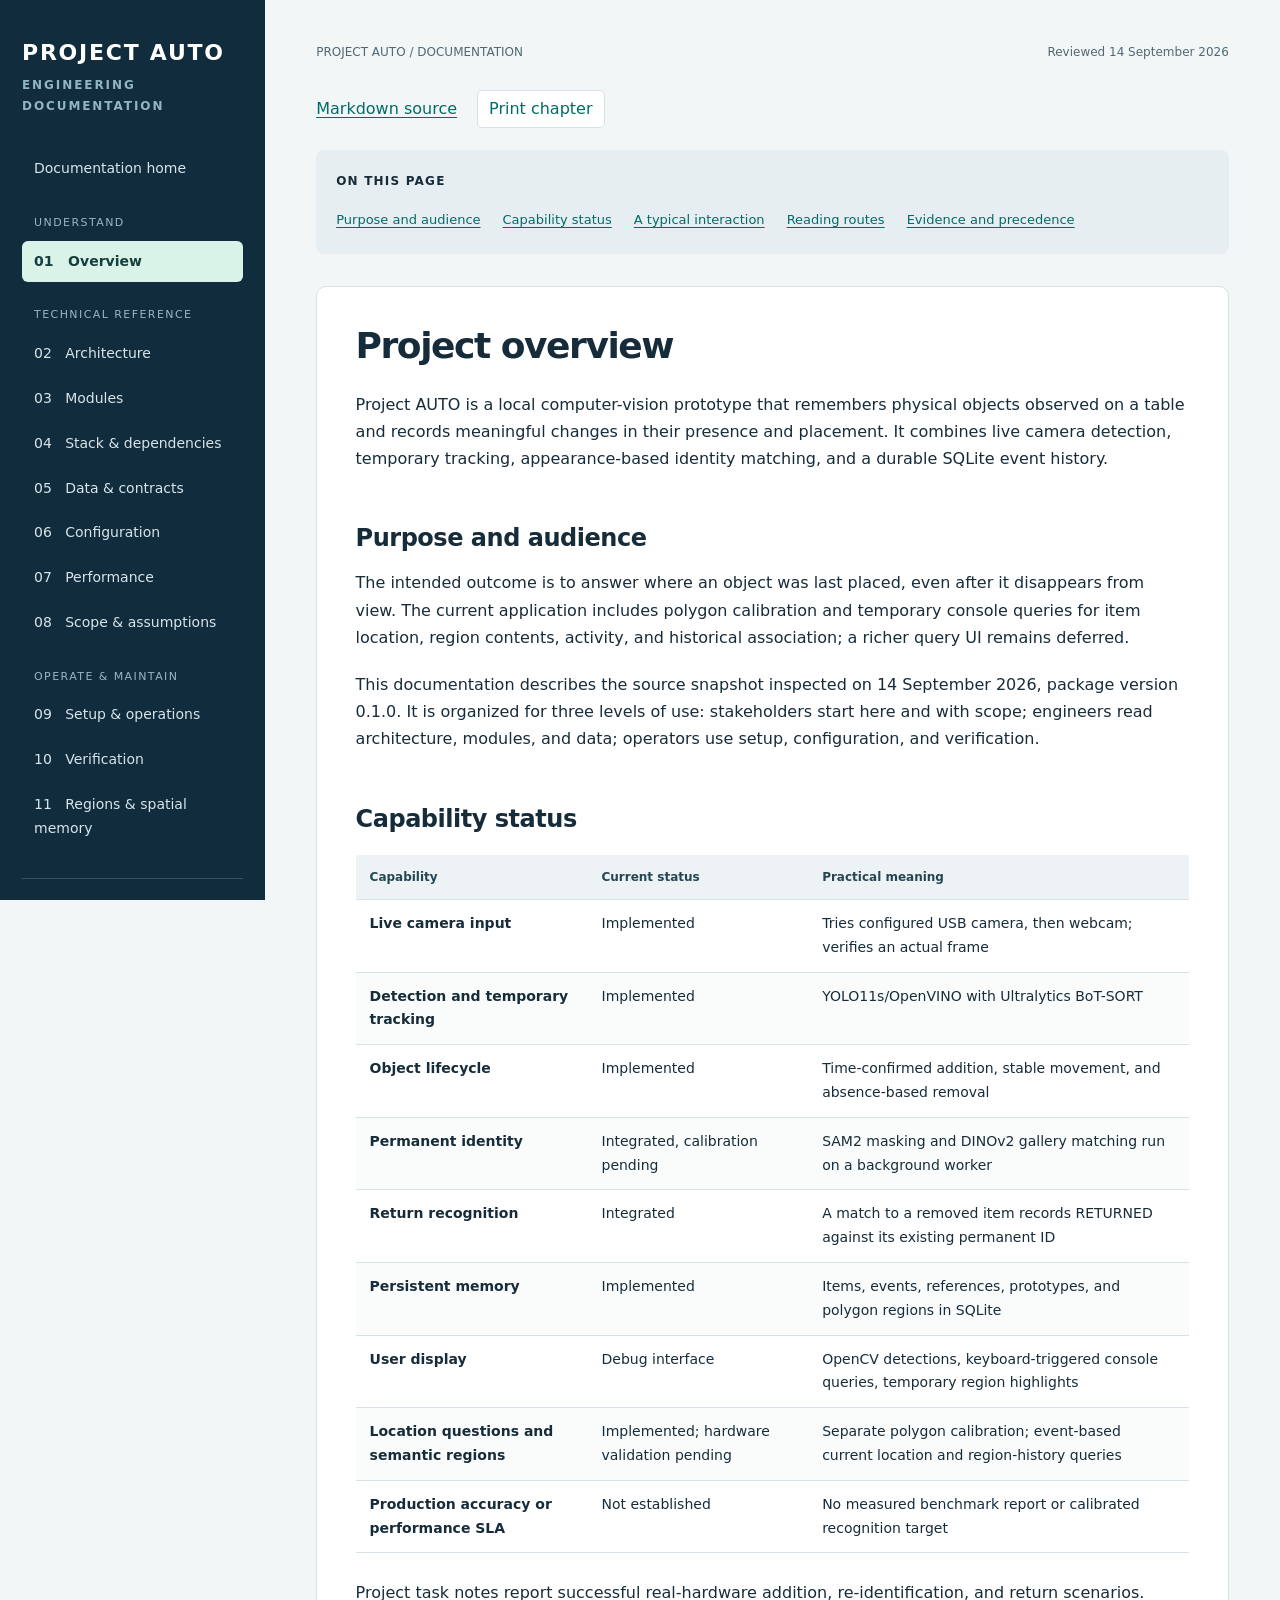
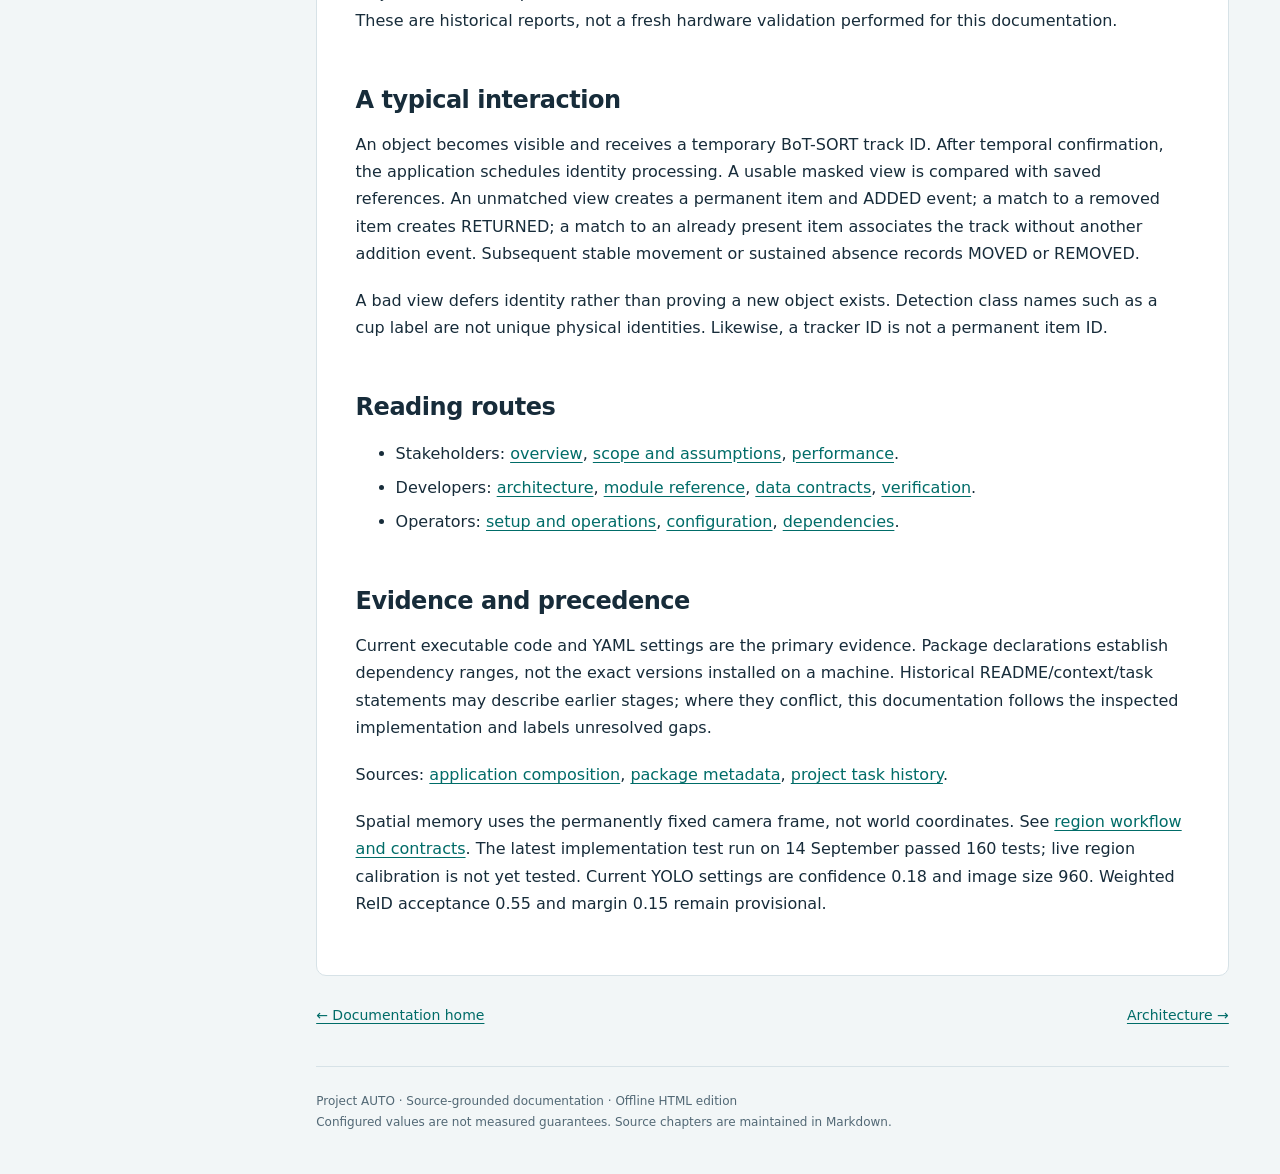
==== docs/01-overview.html @ ace7500f "Region Tracker Initial Implementation" ====
<!doctype html>
<html lang="en"><head><meta charset="utf-8"><meta name="viewport" content="width=device-width, initial-scale=1"><meta name="description" content="Project AUTO technical documentation: local computer vision, permanent object identity, and event memory."><title>Project overview | Project AUTO</title><link rel="stylesheet" href="assets/docs.css"><script src="assets/docs.js" defer></script></head>
<body><a class="skip" href="#main">Skip to content</a><div class="layout"><aside class="sidebar"><a class="brand" href="index.html">PROJECT AUTO</a><div class="eyebrow">Engineering documentation</div><nav aria-label="Documentation"><a href="index.html">Documentation home</a><div class="nav-label">Understand</div><a href="01-overview.html" aria-current="page">01 &nbsp; Overview</a><div class="nav-label">Technical reference</div><a href="02-architecture.html">02 &nbsp; Architecture</a><a href="03-modules.html">03 &nbsp; Modules</a><a href="04-stack.html">04 &nbsp; Stack &amp; dependencies</a><a href="05-data.html">05 &nbsp; Data &amp; contracts</a><a href="06-configuration.html">06 &nbsp; Configuration</a><a href="07-performance.html">07 &nbsp; Performance</a><a href="08-scope.html">08 &nbsp; Scope &amp; assumptions</a><div class="nav-label">Operate & maintain</div><a href="09-operations.html">09 &nbsp; Setup &amp; operations</a><a href="10-verification.html">10 &nbsp; Verification</a><a href="11-regions.html">11 &nbsp; Regions &amp; spatial memory</a></nav><div class="meta">Version 0.1.0<br>Source reviewed 14 September 2026<br>Local prototype · CPU inference<br><br><a href="../README.md">Repository README</a></div></aside><main id="main"><div class="topline"><span>PROJECT AUTO / DOCUMENTATION</span><span>Reviewed 14 September 2026</span></div><div class="toolbar"><a href="01-overview.md">Markdown source</a><button data-print hidden type="button">Print chapter</button></div><div class="on-page"><strong>On this page</strong><ul><li><a href="#purpose-and-audience">Purpose and audience</a></li><li><a href="#capability-status">Capability status</a></li><li><a href="#a-typical-interaction">A typical interaction</a></li><li><a href="#reading-routes">Reading routes</a></li><li><a href="#evidence-and-precedence">Evidence and precedence</a></li></ul></div><article class="content"><h1 id="project-overview">Project overview</h1>
<p>Project AUTO is a local computer-vision prototype that remembers physical objects observed on a table and records meaningful changes in their presence and placement. It combines live camera detection, temporary tracking, appearance-based identity matching, and a durable SQLite event history.</p>
<h2 id="purpose-and-audience">Purpose and audience</h2>
<p>The intended outcome is to answer where an object was last placed, even after it disappears from view. The current application includes polygon calibration and temporary console queries for item location, region contents, activity, and historical association; a richer query UI remains deferred.</p>
<p>This documentation describes the source snapshot inspected on 14 September 2026, package version 0.1.0. It is organized for three levels of use: stakeholders start here and with scope; engineers read architecture, modules, and data; operators use setup, configuration, and verification.</p>
<h2 id="capability-status">Capability status</h2>
<div class="table-wrap" tabindex="0" role="region" aria-label="Scrollable reference table"><table><thead><tr><th scope="col">Capability</th><th scope="col">Current status</th><th scope="col">Practical meaning</th></tr></thead><tbody><tr><td>Live camera input</td><td>Implemented</td><td>Tries configured USB camera, then webcam; verifies an actual frame</td></tr><tr><td>Detection and temporary tracking</td><td>Implemented</td><td>YOLO11s/OpenVINO with Ultralytics BoT-SORT</td></tr><tr><td>Object lifecycle</td><td>Implemented</td><td>Time-confirmed addition, stable movement, and absence-based removal</td></tr><tr><td>Permanent identity</td><td>Integrated, calibration pending</td><td>SAM2 masking and DINOv2 gallery matching run on a background worker</td></tr><tr><td>Return recognition</td><td>Integrated</td><td>A match to a removed item records RETURNED against its existing permanent ID</td></tr><tr><td>Persistent memory</td><td>Implemented</td><td>Items, events, references, prototypes, and polygon regions in SQLite</td></tr><tr><td>User display</td><td>Debug interface</td><td>OpenCV detections, keyboard-triggered console queries, temporary region highlights</td></tr><tr><td>Location questions and semantic regions</td><td>Implemented; hardware validation pending</td><td>Separate polygon calibration; event-based current location and region-history queries</td></tr><tr><td>Production accuracy or performance SLA</td><td>Not established</td><td>No measured benchmark report or calibrated recognition target</td></tr></tbody></table></div>
<p>Project task notes report successful real-hardware addition, re-identification, and return scenarios. These are historical reports, not a fresh hardware validation performed for this documentation.</p>
<h2 id="a-typical-interaction">A typical interaction</h2>
<p>An object becomes visible and receives a temporary BoT-SORT track ID. After temporal confirmation, the application schedules identity processing. A usable masked view is compared with saved references. An unmatched view creates a permanent item and ADDED event; a match to a removed item creates RETURNED; a match to an already present item associates the track without another addition event. Subsequent stable movement or sustained absence records MOVED or REMOVED.</p>
<p>A bad view defers identity rather than proving a new object exists. Detection class names such as a cup label are not unique physical identities. Likewise, a tracker ID is not a permanent item ID.</p>
<h2 id="reading-routes">Reading routes</h2>
<ul><li>Stakeholders: <a href="01-overview.html">overview</a>, <a href="08-scope.html">scope and assumptions</a>, <a href="07-performance.html">performance</a>.</li><li>Developers: <a href="02-architecture.html">architecture</a>, <a href="03-modules.html">module reference</a>, <a href="05-data.html">data contracts</a>, <a href="10-verification.html">verification</a>.</li><li>Operators: <a href="09-operations.html">setup and operations</a>, <a href="06-configuration.html">configuration</a>, <a href="04-stack.html">dependencies</a>.</li></ul>
<h2 id="evidence-and-precedence">Evidence and precedence</h2>
<p>Current executable code and YAML settings are the primary evidence. Package declarations establish dependency ranges, not the exact versions installed on a machine. Historical README/context/task statements may describe earlier stages; where they conflict, this documentation follows the inspected implementation and labels unresolved gaps.</p>
<p>Sources: <a href="../src/project_auto/app.py">application composition</a>, <a href="../pyproject.toml">package metadata</a>, <a href="../src/project_auto/TASKS.md">project task history</a>.</p>
<p>Spatial memory uses the permanently fixed camera frame, not world coordinates. See <a href="11-regions.html">region workflow and contracts</a>. The latest implementation test run on 14 September passed 160 tests; live region calibration is not yet tested. Current YOLO settings are confidence 0.18 and image size 960. Weighted ReID acceptance 0.55 and margin 0.15 remain provisional.</p></article><nav class="page-controls" aria-label="Adjacent chapters"><a href="index.html">← Documentation home</a><a href="02-architecture.html">Architecture →</a></nav><footer>Project AUTO · Source-grounded documentation · Offline HTML edition<br>Configured values are not measured guarantees. Source chapters are maintained in Markdown.</footer></main></div></body></html>
---- docs/assets/docs.css ----
:root{--ink:#172c3a;--muted:#526875;--line:#d7e2e7;--paper:#fff;--bg:#f2f6f7;--accent:#006c68;--nav:#112c3c}
*{box-sizing:border-box}html{scroll-behavior:smooth;scroll-padding-top:24px}body{margin:0;color:var(--ink);background:var(--bg);font:16px/1.7 system-ui,-apple-system,BlinkMacSystemFont,"Segoe UI",sans-serif}a{color:var(--accent);text-underline-offset:3px}a:hover{text-decoration-thickness:2px}a:focus-visible,input:focus-visible,button:focus-visible,[tabindex]:focus-visible{outline:3px solid #dc8f16;outline-offset:4px}.skip{position:fixed;top:-80px;left:16px;z-index:10;background:white;padding:12px}.skip:focus{top:12px}.layout{display:grid;grid-template-columns:265px minmax(0,1fr);min-height:100vh}.sidebar{background:var(--nav);color:#dce9ee;padding:34px 22px;position:sticky;top:0;height:100vh;overflow:auto}.brand{font-size:22px;font-weight:800;letter-spacing:.08em;color:white;text-decoration:none}.eyebrow{font-size:12px;text-transform:uppercase;letter-spacing:.16em;font-weight:700}.sidebar .eyebrow{color:#91b5c1;margin:4px 0 32px}.sidebar nav a{display:block;color:#d7e5eb;text-decoration:none;padding:9px 12px;border-radius:6px;font-size:14px;margin:3px 0}.sidebar nav a:hover{background:#244353}.sidebar nav a[aria-current=page]{background:#d9f3e9;color:#153e3d;font-weight:700}.nav-label{font-size:11px;text-transform:uppercase;letter-spacing:.13em;color:#9bb6c2;margin:24px 12px 8px}.sidebar .meta{border-top:1px solid #35505e;margin-top:28px;padding-top:20px;font-size:12px;color:#a6c0cb}.sidebar .meta a{color:#c9e3e9}main{padding:42px clamp(24px,4vw,72px);max-width:1450px;min-width:0}.topline{display:flex;justify-content:space-between;gap:16px;flex-wrap:wrap;font-size:12px;color:var(--muted);margin-bottom:28px}.badge{display:inline-block;border:1px solid #b6d8ce;background:#e3f4ed;color:#15554e;border-radius:20px;padding:3px 11px;font-size:12px;font-weight:650}h1{font-size:clamp(30px,3.4vw,48px);line-height:1.15;letter-spacing:-.04em;margin:12px 0 24px;max-width:950px}h2{font-size:24px;line-height:1.3;letter-spacing:-.02em;margin:44px 0 15px;padding-top:7px}h3{font-size:19px}p{max-width:88ch;margin:14px 0 20px}.lead{font-size:20px;color:var(--muted);max-width:780px}.hero{border-bottom:1px solid var(--line);padding-bottom:32px;margin-bottom:30px}.summary{display:grid;grid-template-columns:repeat(3,1fr);gap:14px;margin:28px 0}.summary div{border-left:3px solid #278b7c;padding-left:16px}.summary strong{display:block;font-size:20px}.summary span{font-size:13px;color:var(--muted)}.routes{display:grid;grid-template-columns:repeat(3,1fr);gap:14px;margin-bottom:32px}.route{background:#e4eeef;padding:18px;border-radius:8px}.route strong{display:block}.route p{font-size:14px;margin:6px 0}.search{margin:20px 0}.search label{display:block;font-weight:700;margin-bottom:8px}.search input{width:100%;padding:14px 16px;border:1px solid #97afb9;border-radius:6px;font:inherit;background:white;color:var(--ink)}.count{color:var(--muted);font-size:13px}.cards{display:grid;grid-template-columns:repeat(2,minmax(0,1fr));gap:16px}.card{background:white;border:1px solid var(--line);border-radius:9px;padding:23px;box-shadow:0 3px 9px #112c3c04}.card[hidden]{display:none}.card .number{font-size:12px;color:var(--muted);letter-spacing:.1em;text-transform:uppercase}.card h2{font-size:21px;margin:10px 0;padding:0}.card h2 a{text-decoration:none}.card p{font-size:14px;color:var(--muted);margin:8px 0 15px}.card .source{font-size:12px}.notice{background:#fff7e6;border-left:3px solid #be821b;padding:17px 21px;margin:24px 0;font-size:14px}.on-page{background:#e6eef1;border-radius:8px;padding:16px 20px;margin:22px 0 32px}.on-page strong{font-size:12px;text-transform:uppercase;letter-spacing:.1em}.on-page ul{display:flex;flex-wrap:wrap;gap:5px 22px;list-style:none;margin:9px 0 0;padding:0;font-size:13px}.content{background:white;border:1px solid var(--line);border-radius:10px;padding:clamp(20px,3vw,42px);min-width:0}.content h1{font-size:36px}.content>h1:first-child{margin-top:0}li{margin:7px 0}code{font-family:Consolas,"Liberation Mono",monospace;font-size:.88em;overflow-wrap:anywhere;background:#edf2f4;padding:2px 5px;border-radius:3px}pre{background:#102b3a;color:#e1f3f3;padding:22px;border-radius:7px;overflow:auto;font-size:13px;line-height:1.7}pre code{background:none;color:inherit;padding:0;overflow-wrap:normal}.table-wrap{overflow-x:auto;margin:20px 0 26px}table{border-collapse:collapse;width:100%;font-size:14px}th{text-align:left;background:#edf3f4;color:#254552;font-size:12px}th,td{padding:12px 14px;border-bottom:1px solid var(--line);vertical-align:top}td:first-child{font-weight:550}tbody tr:nth-child(even){background:#fafcfc}.page-controls{display:flex;justify-content:space-between;gap:15px;margin:28px 0;font-size:14px}.toolbar{display:flex;gap:20px;align-items:center}button{font:inherit;border:1px solid var(--line);background:white;color:var(--accent);border-radius:5px;padding:4px 11px;cursor:pointer}footer{border-top:1px solid var(--line);padding-top:24px;margin-top:38px;font-size:12px;color:var(--muted)}
@media(min-width:1500px){main{padding-left:72px;padding-right:72px}}@media(max-width:900px){.layout{grid-template-columns:220px minmax(0,1fr)}.sidebar{padding:25px 12px}main{padding:28px 20px}.routes{grid-template-columns:1fr}.cards{grid-template-columns:1fr}.summary strong{font-size:17px}.content{padding:23px}}@media(max-width:620px){.layout{display:block}.sidebar{position:relative;height:auto;padding:18px}.sidebar .eyebrow{margin-bottom:12px}.sidebar nav{display:flex;overflow:auto;gap:5px;padding-bottom:6px}.sidebar nav a{white-space:nowrap}.sidebar .nav-label,.sidebar .meta{display:none}main{padding:25px 15px}.content{padding:18px}.content h1{font-size:30px}.summary{grid-template-columns:1fr;gap:16px}.topline{margin-bottom:18px}.on-page ul{display:block}.page-controls{flex-wrap:wrap}th,td{min-width:135px;padding:9px}.routes{gap:10px}}
@media(prefers-reduced-motion:reduce){html{scroll-behavior:auto}}@media print{body{background:white;font-size:10pt}.layout{display:block}.sidebar,.skip,.toolbar,.search,.on-page,.page-controls{display:none}main{max-width:none;padding:0}.content{border:0;padding:0}.hero{padding:0}.cards,.routes{display:block}.card{break-inside:avoid;margin:10px 0;box-shadow:none}.table-wrap{overflow:visible}table{font-size:9pt}th,td{min-width:0;padding:6px}pre{white-space:pre-wrap;color:black;background:#eee;font-size:8pt}h1,h2,h3{break-after:avoid}tr{break-inside:avoid}a{color:inherit}.summary{display:flex;gap:24px}footer{margin-top:20px}}
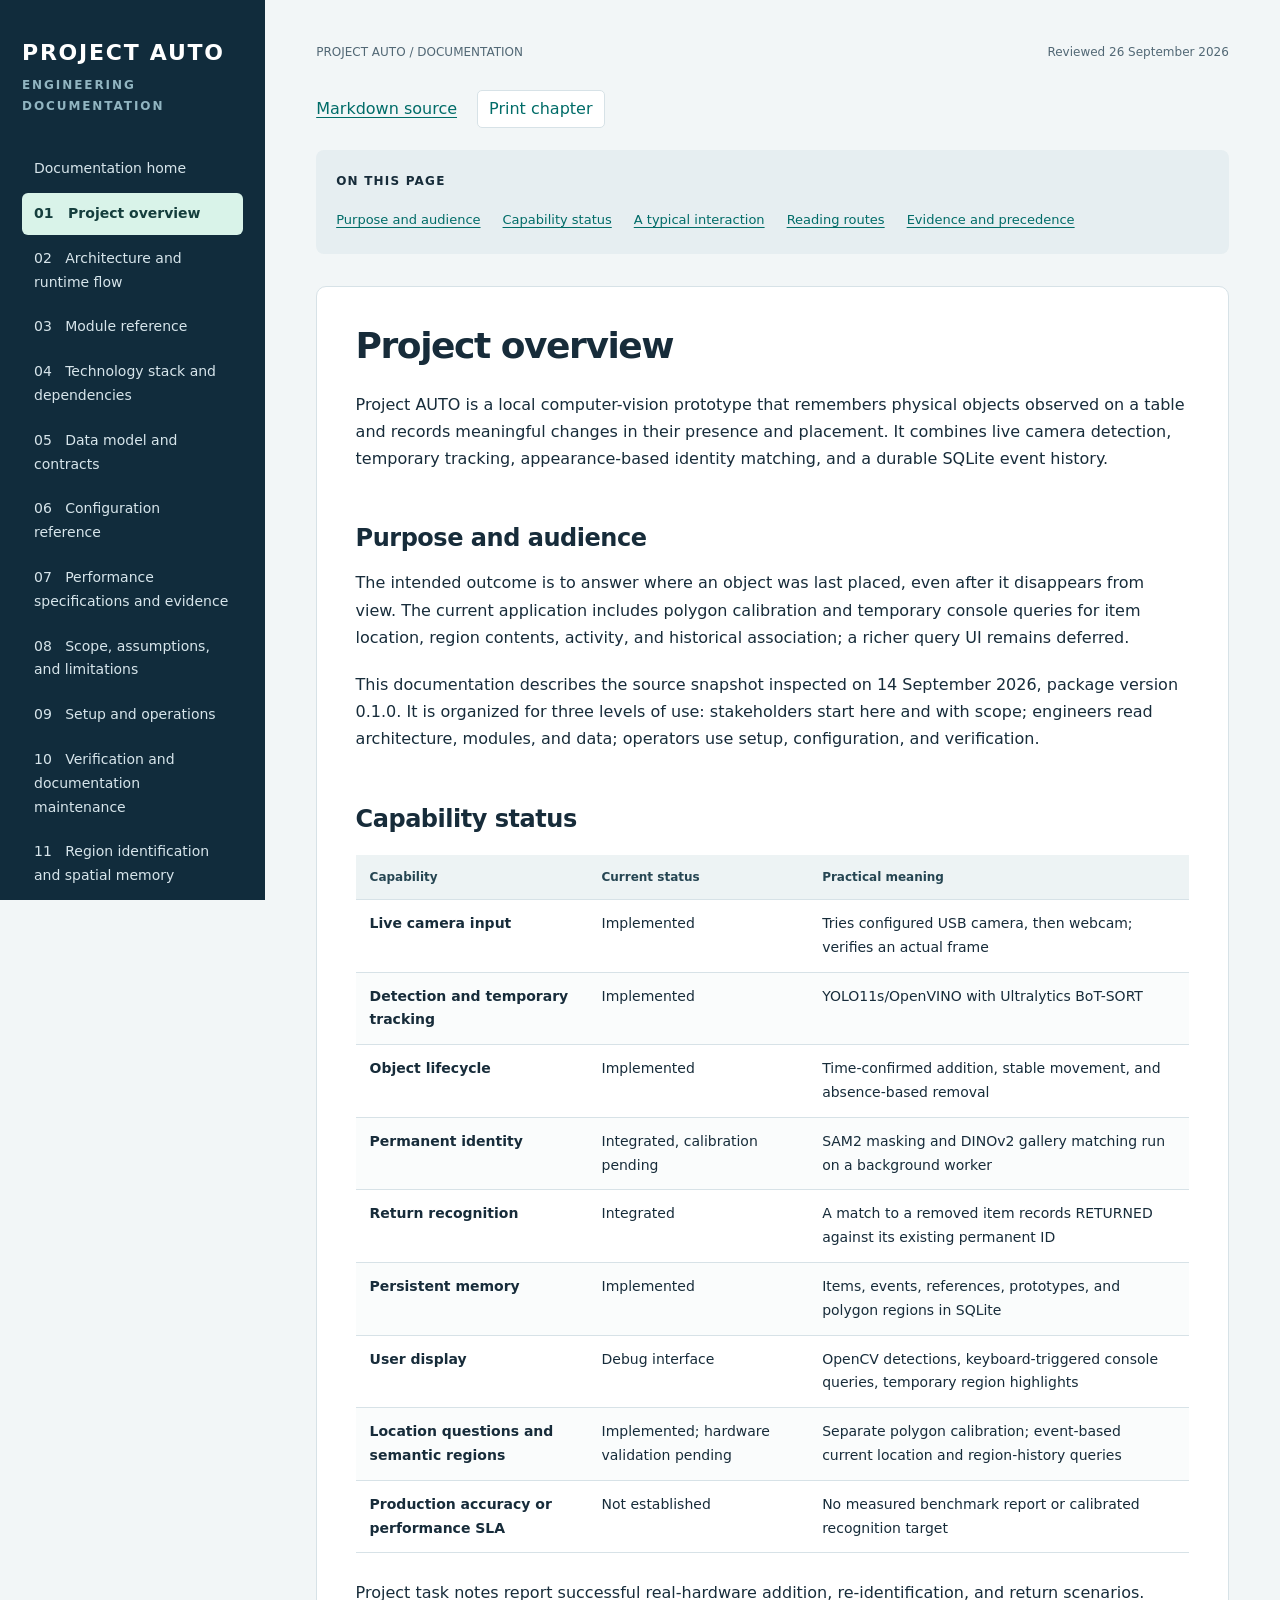
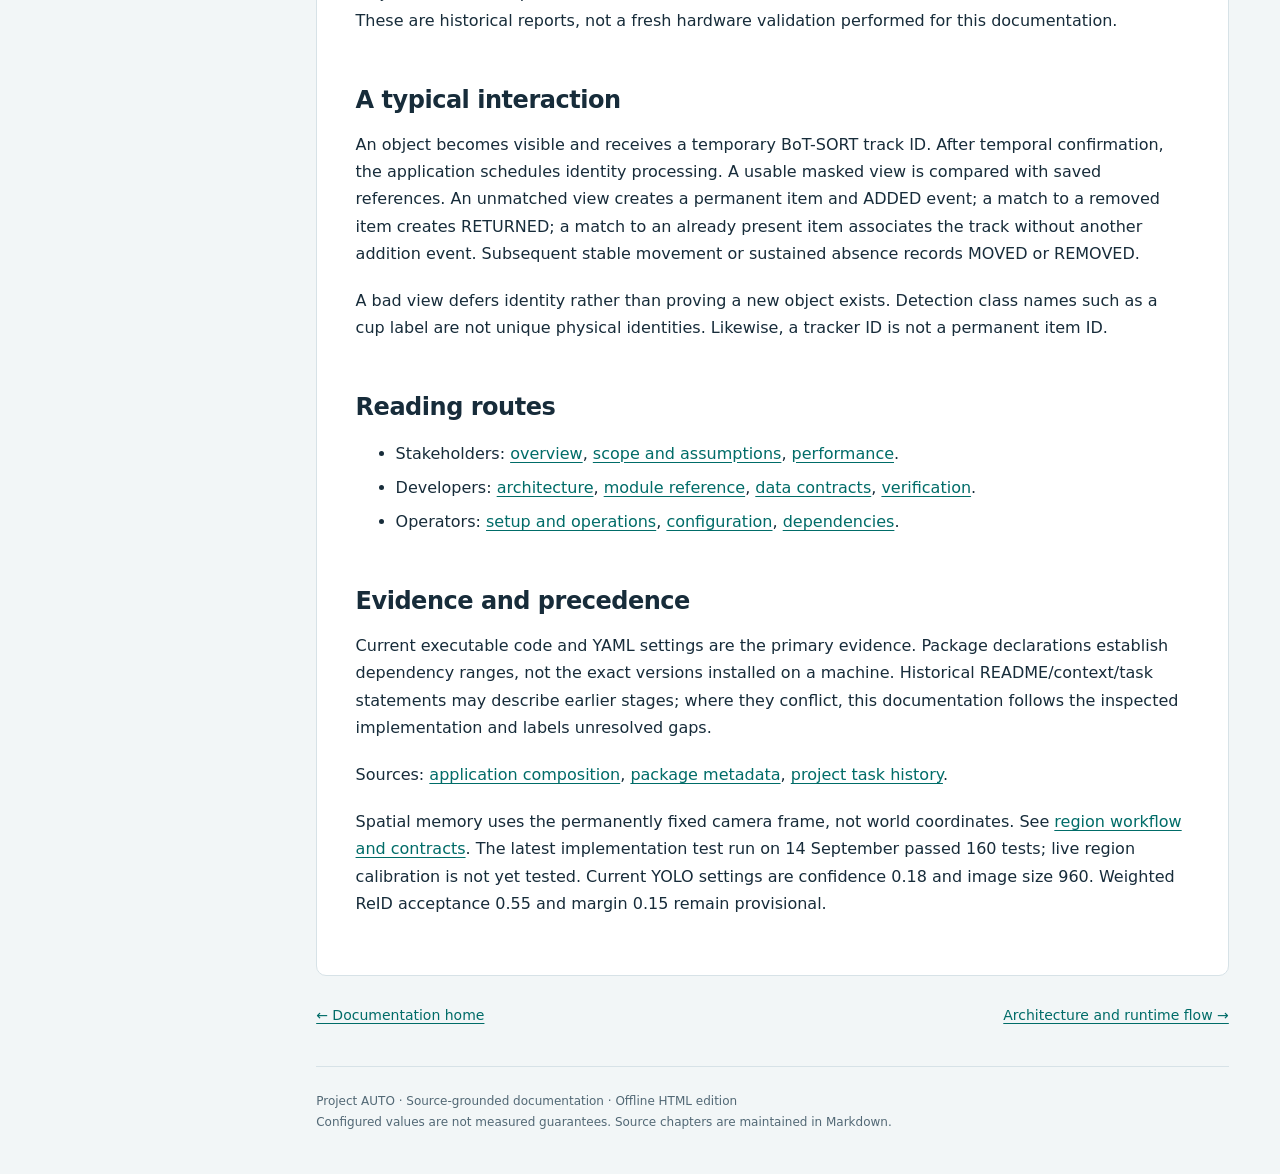
==== commit fc28aa16: "ReID Diagnostics Built; Helper Script Implemented" ====
--- a/docs/01-overview.html
+++ b/docs/01-overview.html
@@ -1,12 +1,10 @@
-<!doctype html>
-<html lang="en"><head><meta charset="utf-8"><meta name="viewport" content="width=device-width, initial-scale=1"><meta name="description" content="Project AUTO technical documentation: local computer vision, permanent object identity, and event memory."><title>Project overview | Project AUTO</title><link rel="stylesheet" href="assets/docs.css"><script src="assets/docs.js" defer></script></head>
-<body><a class="skip" href="#main">Skip to content</a><div class="layout"><aside class="sidebar"><a class="brand" href="index.html">PROJECT AUTO</a><div class="eyebrow">Engineering documentation</div><nav aria-label="Documentation"><a href="index.html">Documentation home</a><div class="nav-label">Understand</div><a href="01-overview.html" aria-current="page">01 &nbsp; Overview</a><div class="nav-label">Technical reference</div><a href="02-architecture.html">02 &nbsp; Architecture</a><a href="03-modules.html">03 &nbsp; Modules</a><a href="04-stack.html">04 &nbsp; Stack &amp; dependencies</a><a href="05-data.html">05 &nbsp; Data &amp; contracts</a><a href="06-configuration.html">06 &nbsp; Configuration</a><a href="07-performance.html">07 &nbsp; Performance</a><a href="08-scope.html">08 &nbsp; Scope &amp; assumptions</a><div class="nav-label">Operate & maintain</div><a href="09-operations.html">09 &nbsp; Setup &amp; operations</a><a href="10-verification.html">10 &nbsp; Verification</a><a href="11-regions.html">11 &nbsp; Regions &amp; spatial memory</a></nav><div class="meta">Version 0.1.0<br>Source reviewed 14 September 2026<br>Local prototype · CPU inference<br><br><a href="../README.md">Repository README</a></div></aside><main id="main"><div class="topline"><span>PROJECT AUTO / DOCUMENTATION</span><span>Reviewed 14 September 2026</span></div><div class="toolbar"><a href="01-overview.md">Markdown source</a><button data-print hidden type="button">Print chapter</button></div><div class="on-page"><strong>On this page</strong><ul><li><a href="#purpose-and-audience">Purpose and audience</a></li><li><a href="#capability-status">Capability status</a></li><li><a href="#a-typical-interaction">A typical interaction</a></li><li><a href="#reading-routes">Reading routes</a></li><li><a href="#evidence-and-precedence">Evidence and precedence</a></li></ul></div><article class="content"><h1 id="project-overview">Project overview</h1>
+<!doctype html><html lang="en"><head><meta charset="utf-8"><meta name="viewport" content="width=device-width, initial-scale=1"><title>Project overview | Project AUTO</title><link rel="stylesheet" href="assets/docs.css"><script src="assets/docs.js" defer></script></head><body><a class="skip" href="#main">Skip to content</a><div class="layout"><aside class="sidebar"><a class="brand" href="index.html">PROJECT AUTO</a><div class="eyebrow">Engineering documentation</div><nav aria-label="Documentation"><a href="index.html" >Documentation home</a><a href="01-overview.html" aria-current="page">01 &nbsp; Project overview</a><a href="02-architecture.html" >02 &nbsp; Architecture and runtime flow</a><a href="03-modules.html" >03 &nbsp; Module reference</a><a href="04-stack.html" >04 &nbsp; Technology stack and dependencies</a><a href="05-data.html" >05 &nbsp; Data model and contracts</a><a href="06-configuration.html" >06 &nbsp; Configuration reference</a><a href="07-performance.html" >07 &nbsp; Performance specifications and evidence</a><a href="08-scope.html" >08 &nbsp; Scope, assumptions, and limitations</a><a href="09-operations.html" >09 &nbsp; Setup and operations</a><a href="10-verification.html" >10 &nbsp; Verification and documentation maintenance</a><a href="11-regions.html" >11 &nbsp; Region identification and spatial memory</a><a href="12-project-map.html" >12 &nbsp; Complete project map</a><a href="13-source-index.html" >13 &nbsp; Python and file index</a></nav><div class="meta">Version 0.1.0<br>Source reviewed 26 September 2026<br>Local prototype · CPU inference<br><a href="../README.md">Repository README</a></div></aside><main id="main"><div class="topline"><span>PROJECT AUTO / DOCUMENTATION</span><span>Reviewed 26 September 2026</span></div><div class="toolbar"><a href="01-overview.md">Markdown source</a><button data-print hidden type="button">Print chapter</button></div><div class="on-page"><strong>On this page</strong><ul><li><a href="#purpose-and-audience">Purpose and audience</a></li><li><a href="#capability-status">Capability status</a></li><li><a href="#a-typical-interaction">A typical interaction</a></li><li><a href="#reading-routes">Reading routes</a></li><li><a href="#evidence-and-precedence">Evidence and precedence</a></li></ul></div><article class="content"><h1 id="project-overview">Project overview</h1>
 <p>Project AUTO is a local computer-vision prototype that remembers physical objects observed on a table and records meaningful changes in their presence and placement. It combines live camera detection, temporary tracking, appearance-based identity matching, and a durable SQLite event history.</p>
 <h2 id="purpose-and-audience">Purpose and audience</h2>
 <p>The intended outcome is to answer where an object was last placed, even after it disappears from view. The current application includes polygon calibration and temporary console queries for item location, region contents, activity, and historical association; a richer query UI remains deferred.</p>
 <p>This documentation describes the source snapshot inspected on 14 September 2026, package version 0.1.0. It is organized for three levels of use: stakeholders start here and with scope; engineers read architecture, modules, and data; operators use setup, configuration, and verification.</p>
 <h2 id="capability-status">Capability status</h2>
-<div class="table-wrap" tabindex="0" role="region" aria-label="Scrollable reference table"><table><thead><tr><th scope="col">Capability</th><th scope="col">Current status</th><th scope="col">Practical meaning</th></tr></thead><tbody><tr><td>Live camera input</td><td>Implemented</td><td>Tries configured USB camera, then webcam; verifies an actual frame</td></tr><tr><td>Detection and temporary tracking</td><td>Implemented</td><td>YOLO11s/OpenVINO with Ultralytics BoT-SORT</td></tr><tr><td>Object lifecycle</td><td>Implemented</td><td>Time-confirmed addition, stable movement, and absence-based removal</td></tr><tr><td>Permanent identity</td><td>Integrated, calibration pending</td><td>SAM2 masking and DINOv2 gallery matching run on a background worker</td></tr><tr><td>Return recognition</td><td>Integrated</td><td>A match to a removed item records RETURNED against its existing permanent ID</td></tr><tr><td>Persistent memory</td><td>Implemented</td><td>Items, events, references, prototypes, and polygon regions in SQLite</td></tr><tr><td>User display</td><td>Debug interface</td><td>OpenCV detections, keyboard-triggered console queries, temporary region highlights</td></tr><tr><td>Location questions and semantic regions</td><td>Implemented; hardware validation pending</td><td>Separate polygon calibration; event-based current location and region-history queries</td></tr><tr><td>Production accuracy or performance SLA</td><td>Not established</td><td>No measured benchmark report or calibrated recognition target</td></tr></tbody></table></div>
+<div class="table-wrap" tabindex="0" role="region" aria-label="Reference table"><table><thead><tr><th scope="col">Capability</th><th scope="col">Current status</th><th scope="col">Practical meaning</th></tr></thead><tbody><tr><td>Live camera input</td><td>Implemented</td><td>Tries configured USB camera, then webcam; verifies an actual frame</td></tr><tr><td>Detection and temporary tracking</td><td>Implemented</td><td>YOLO11s/OpenVINO with Ultralytics BoT-SORT</td></tr><tr><td>Object lifecycle</td><td>Implemented</td><td>Time-confirmed addition, stable movement, and absence-based removal</td></tr><tr><td>Permanent identity</td><td>Integrated, calibration pending</td><td>SAM2 masking and DINOv2 gallery matching run on a background worker</td></tr><tr><td>Return recognition</td><td>Integrated</td><td>A match to a removed item records RETURNED against its existing permanent ID</td></tr><tr><td>Persistent memory</td><td>Implemented</td><td>Items, events, references, prototypes, and polygon regions in SQLite</td></tr><tr><td>User display</td><td>Debug interface</td><td>OpenCV detections, keyboard-triggered console queries, temporary region highlights</td></tr><tr><td>Location questions and semantic regions</td><td>Implemented; hardware validation pending</td><td>Separate polygon calibration; event-based current location and region-history queries</td></tr><tr><td>Production accuracy or performance SLA</td><td>Not established</td><td>No measured benchmark report or calibrated recognition target</td></tr></tbody></table></div>
 <p>Project task notes report successful real-hardware addition, re-identification, and return scenarios. These are historical reports, not a fresh hardware validation performed for this documentation.</p>
 <h2 id="a-typical-interaction">A typical interaction</h2>
 <p>An object becomes visible and receives a temporary BoT-SORT track ID. After temporal confirmation, the application schedules identity processing. A usable masked view is compared with saved references. An unmatched view creates a permanent item and ADDED event; a match to a removed item creates RETURNED; a match to an already present item associates the track without another addition event. Subsequent stable movement or sustained absence records MOVED or REMOVED.</p>
@@ -16,4 +14,4 @@
 <h2 id="evidence-and-precedence">Evidence and precedence</h2>
 <p>Current executable code and YAML settings are the primary evidence. Package declarations establish dependency ranges, not the exact versions installed on a machine. Historical README/context/task statements may describe earlier stages; where they conflict, this documentation follows the inspected implementation and labels unresolved gaps.</p>
 <p>Sources: <a href="../src/project_auto/app.py">application composition</a>, <a href="../pyproject.toml">package metadata</a>, <a href="../src/project_auto/TASKS.md">project task history</a>.</p>
-<p>Spatial memory uses the permanently fixed camera frame, not world coordinates. See <a href="11-regions.html">region workflow and contracts</a>. The latest implementation test run on 14 September passed 160 tests; live region calibration is not yet tested. Current YOLO settings are confidence 0.18 and image size 960. Weighted ReID acceptance 0.55 and margin 0.15 remain provisional.</p></article><nav class="page-controls" aria-label="Adjacent chapters"><a href="index.html">← Documentation home</a><a href="02-architecture.html">Architecture →</a></nav><footer>Project AUTO · Source-grounded documentation · Offline HTML edition<br>Configured values are not measured guarantees. Source chapters are maintained in Markdown.</footer></main></div></body></html>+<p>Spatial memory uses the permanently fixed camera frame, not world coordinates. See <a href="11-regions.html">region workflow and contracts</a>. The latest implementation test run on 14 September passed 160 tests; live region calibration is not yet tested. Current YOLO settings are confidence 0.18 and image size 960. Weighted ReID acceptance 0.55 and margin 0.15 remain provisional.</p></article><nav class="page-controls" aria-label="Adjacent chapters"><a href="index.html">← Documentation home</a><a href="02-architecture.html">Architecture and runtime flow →</a></nav><footer>Project AUTO · Source-grounded documentation · Offline HTML edition<br>Configured values are not measured guarantees. Source chapters are maintained in Markdown.</footer></main></div></body></html>
--- a/docs/assets/docs.css
+++ b/docs/assets/docs.css
@@ -2,3 +2,6 @@
 *{box-sizing:border-box}html{scroll-behavior:smooth;scroll-padding-top:24px}body{margin:0;color:var(--ink);background:var(--bg);font:16px/1.7 system-ui,-apple-system,BlinkMacSystemFont,"Segoe UI",sans-serif}a{color:var(--accent);text-underline-offset:3px}a:hover{text-decoration-thickness:2px}a:focus-visible,input:focus-visible,button:focus-visible,[tabindex]:focus-visible{outline:3px solid #dc8f16;outline-offset:4px}.skip{position:fixed;top:-80px;left:16px;z-index:10;background:white;padding:12px}.skip:focus{top:12px}.layout{display:grid;grid-template-columns:265px minmax(0,1fr);min-height:100vh}.sidebar{background:var(--nav);color:#dce9ee;padding:34px 22px;position:sticky;top:0;height:100vh;overflow:auto}.brand{font-size:22px;font-weight:800;letter-spacing:.08em;color:white;text-decoration:none}.eyebrow{font-size:12px;text-transform:uppercase;letter-spacing:.16em;font-weight:700}.sidebar .eyebrow{color:#91b5c1;margin:4px 0 32px}.sidebar nav a{display:block;color:#d7e5eb;text-decoration:none;padding:9px 12px;border-radius:6px;font-size:14px;margin:3px 0}.sidebar nav a:hover{background:#244353}.sidebar nav a[aria-current=page]{background:#d9f3e9;color:#153e3d;font-weight:700}.nav-label{font-size:11px;text-transform:uppercase;letter-spacing:.13em;color:#9bb6c2;margin:24px 12px 8px}.sidebar .meta{border-top:1px solid #35505e;margin-top:28px;padding-top:20px;font-size:12px;color:#a6c0cb}.sidebar .meta a{color:#c9e3e9}main{padding:42px clamp(24px,4vw,72px);max-width:1450px;min-width:0}.topline{display:flex;justify-content:space-between;gap:16px;flex-wrap:wrap;font-size:12px;color:var(--muted);margin-bottom:28px}.badge{display:inline-block;border:1px solid #b6d8ce;background:#e3f4ed;color:#15554e;border-radius:20px;padding:3px 11px;font-size:12px;font-weight:650}h1{font-size:clamp(30px,3.4vw,48px);line-height:1.15;letter-spacing:-.04em;margin:12px 0 24px;max-width:950px}h2{font-size:24px;line-height:1.3;letter-spacing:-.02em;margin:44px 0 15px;padding-top:7px}h3{font-size:19px}p{max-width:88ch;margin:14px 0 20px}.lead{font-size:20px;color:var(--muted);max-width:780px}.hero{border-bottom:1px solid var(--line);padding-bottom:32px;margin-bottom:30px}.summary{display:grid;grid-template-columns:repeat(3,1fr);gap:14px;margin:28px 0}.summary div{border-left:3px solid #278b7c;padding-left:16px}.summary strong{display:block;font-size:20px}.summary span{font-size:13px;color:var(--muted)}.routes{display:grid;grid-template-columns:repeat(3,1fr);gap:14px;margin-bottom:32px}.route{background:#e4eeef;padding:18px;border-radius:8px}.route strong{display:block}.route p{font-size:14px;margin:6px 0}.search{margin:20px 0}.search label{display:block;font-weight:700;margin-bottom:8px}.search input{width:100%;padding:14px 16px;border:1px solid #97afb9;border-radius:6px;font:inherit;background:white;color:var(--ink)}.count{color:var(--muted);font-size:13px}.cards{display:grid;grid-template-columns:repeat(2,minmax(0,1fr));gap:16px}.card{background:white;border:1px solid var(--line);border-radius:9px;padding:23px;box-shadow:0 3px 9px #112c3c04}.card[hidden]{display:none}.card .number{font-size:12px;color:var(--muted);letter-spacing:.1em;text-transform:uppercase}.card h2{font-size:21px;margin:10px 0;padding:0}.card h2 a{text-decoration:none}.card p{font-size:14px;color:var(--muted);margin:8px 0 15px}.card .source{font-size:12px}.notice{background:#fff7e6;border-left:3px solid #be821b;padding:17px 21px;margin:24px 0;font-size:14px}.on-page{background:#e6eef1;border-radius:8px;padding:16px 20px;margin:22px 0 32px}.on-page strong{font-size:12px;text-transform:uppercase;letter-spacing:.1em}.on-page ul{display:flex;flex-wrap:wrap;gap:5px 22px;list-style:none;margin:9px 0 0;padding:0;font-size:13px}.content{background:white;border:1px solid var(--line);border-radius:10px;padding:clamp(20px,3vw,42px);min-width:0}.content h1{font-size:36px}.content>h1:first-child{margin-top:0}li{margin:7px 0}code{font-family:Consolas,"Liberation Mono",monospace;font-size:.88em;overflow-wrap:anywhere;background:#edf2f4;padding:2px 5px;border-radius:3px}pre{background:#102b3a;color:#e1f3f3;padding:22px;border-radius:7px;overflow:auto;font-size:13px;line-height:1.7}pre code{background:none;color:inherit;padding:0;overflow-wrap:normal}.table-wrap{overflow-x:auto;margin:20px 0 26px}table{border-collapse:collapse;width:100%;font-size:14px}th{text-align:left;background:#edf3f4;color:#254552;font-size:12px}th,td{padding:12px 14px;border-bottom:1px solid var(--line);vertical-align:top}td:first-child{font-weight:550}tbody tr:nth-child(even){background:#fafcfc}.page-controls{display:flex;justify-content:space-between;gap:15px;margin:28px 0;font-size:14px}.toolbar{display:flex;gap:20px;align-items:center}button{font:inherit;border:1px solid var(--line);background:white;color:var(--accent);border-radius:5px;padding:4px 11px;cursor:pointer}footer{border-top:1px solid var(--line);padding-top:24px;margin-top:38px;font-size:12px;color:var(--muted)}
 @media(min-width:1500px){main{padding-left:72px;padding-right:72px}}@media(max-width:900px){.layout{grid-template-columns:220px minmax(0,1fr)}.sidebar{padding:25px 12px}main{padding:28px 20px}.routes{grid-template-columns:1fr}.cards{grid-template-columns:1fr}.summary strong{font-size:17px}.content{padding:23px}}@media(max-width:620px){.layout{display:block}.sidebar{position:relative;height:auto;padding:18px}.sidebar .eyebrow{margin-bottom:12px}.sidebar nav{display:flex;overflow:auto;gap:5px;padding-bottom:6px}.sidebar nav a{white-space:nowrap}.sidebar .nav-label,.sidebar .meta{display:none}main{padding:25px 15px}.content{padding:18px}.content h1{font-size:30px}.summary{grid-template-columns:1fr;gap:16px}.topline{margin-bottom:18px}.on-page ul{display:block}.page-controls{flex-wrap:wrap}th,td{min-width:135px;padding:9px}.routes{gap:10px}}
 @media(prefers-reduced-motion:reduce){html{scroll-behavior:auto}}@media print{body{background:white;font-size:10pt}.layout{display:block}.sidebar,.skip,.toolbar,.search,.on-page,.page-controls{display:none}main{max-width:none;padding:0}.content{border:0;padding:0}.hero{padding:0}.cards,.routes{display:block}.card{break-inside:avoid;margin:10px 0;box-shadow:none}.table-wrap{overflow:visible}table{font-size:9pt}th,td{min-width:0;padding:6px}pre{white-space:pre-wrap;color:black;background:#eee;font-size:8pt}h1,h2,h3{break-after:avoid}tr{break-inside:avoid}a{color:inherit}.summary{display:flex;gap:24px}footer{margin-top:20px}}
+
+.diagram{margin:24px 0;max-width:100%}.diagram-scroll{overflow-x:auto;background:#fff;border:1px solid var(--line);border-radius:8px}.diagram img{display:block;width:100%;min-width:660px;height:auto}.diagram figcaption{font-size:13px;color:var(--muted);margin:8px 0}.catalog-group{border-bottom:1px solid var(--line);padding:14px 0}.catalog-group summary{cursor:pointer;font-weight:650;overflow-wrap:anywhere}.catalog-group p,.catalog-group li{overflow-wrap:anywhere}.catalog-group code{word-break:break-word}.catalog-count{color:var(--muted)}
+@media print{.diagram-scroll{overflow:visible;border:0}.diagram img{min-width:0;max-height:245mm;object-fit:contain}.diagram{break-inside:avoid}.catalog-group{break-inside:auto}}
